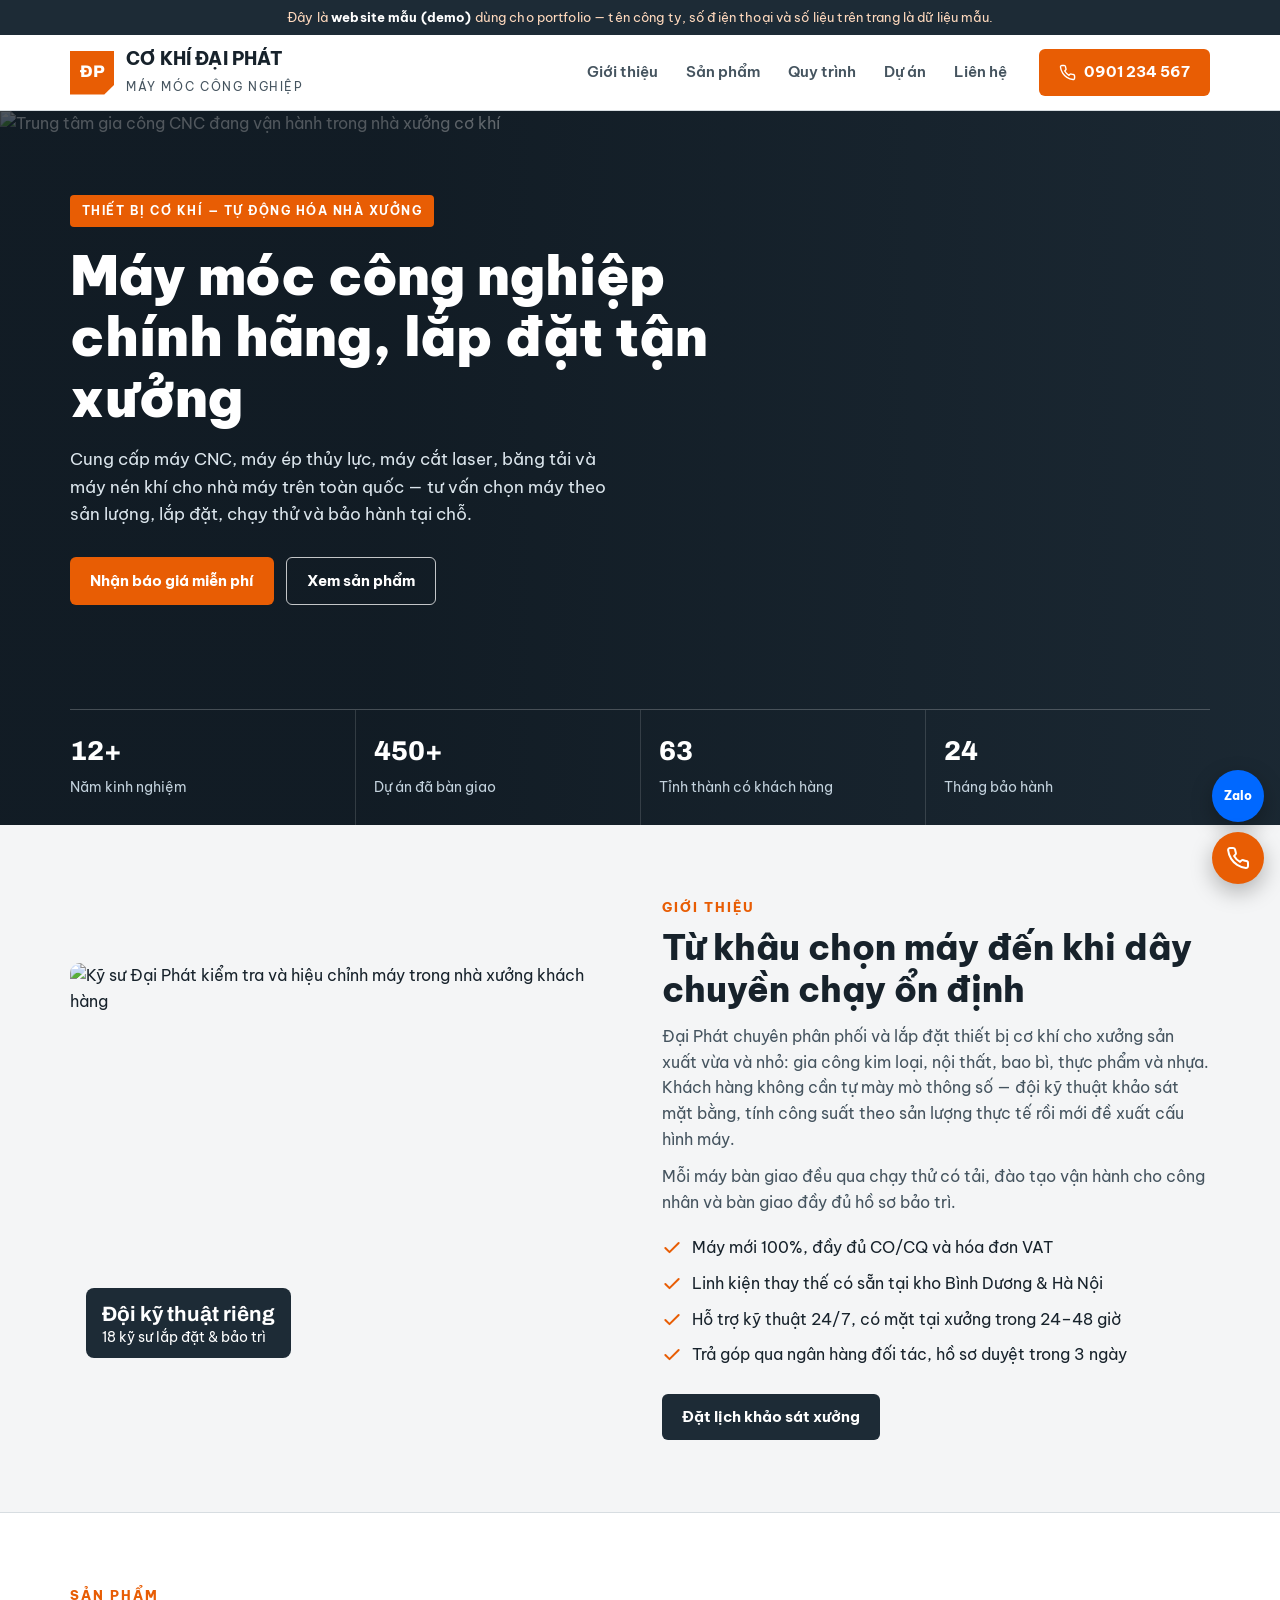
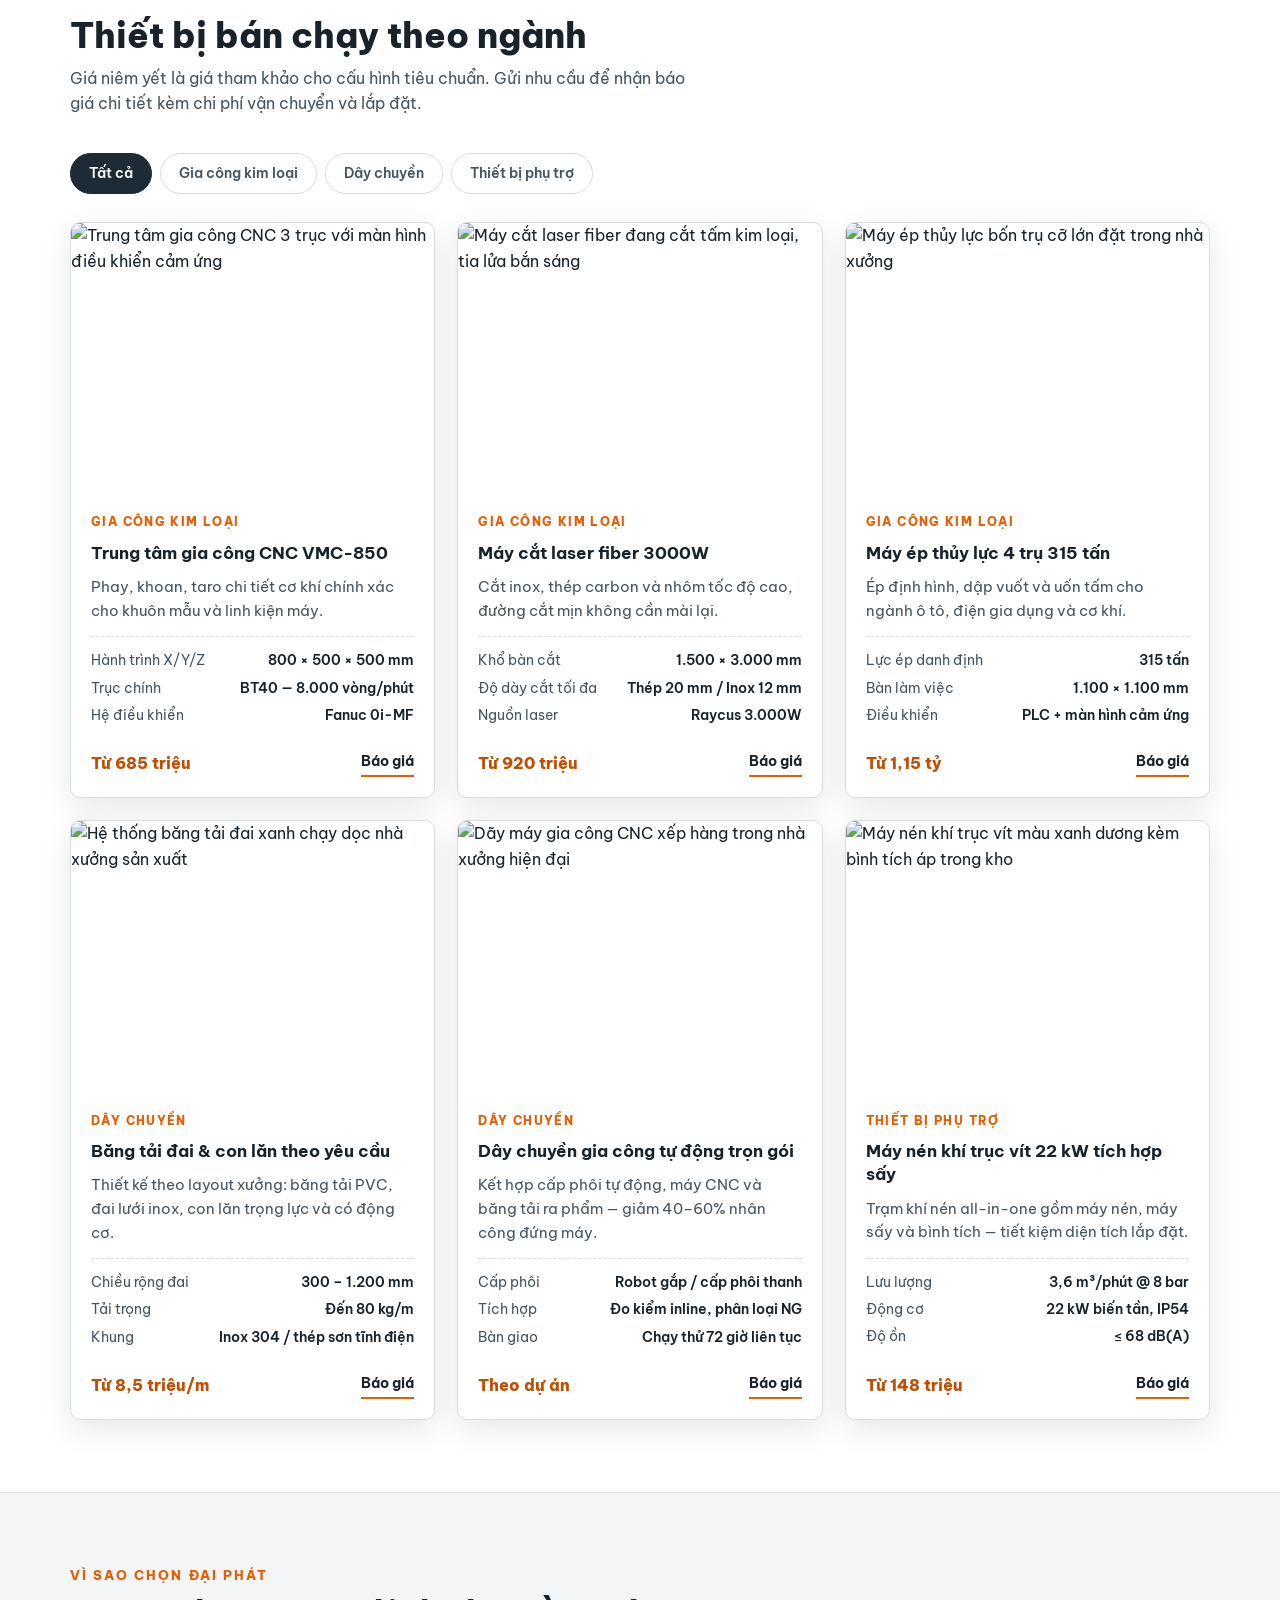
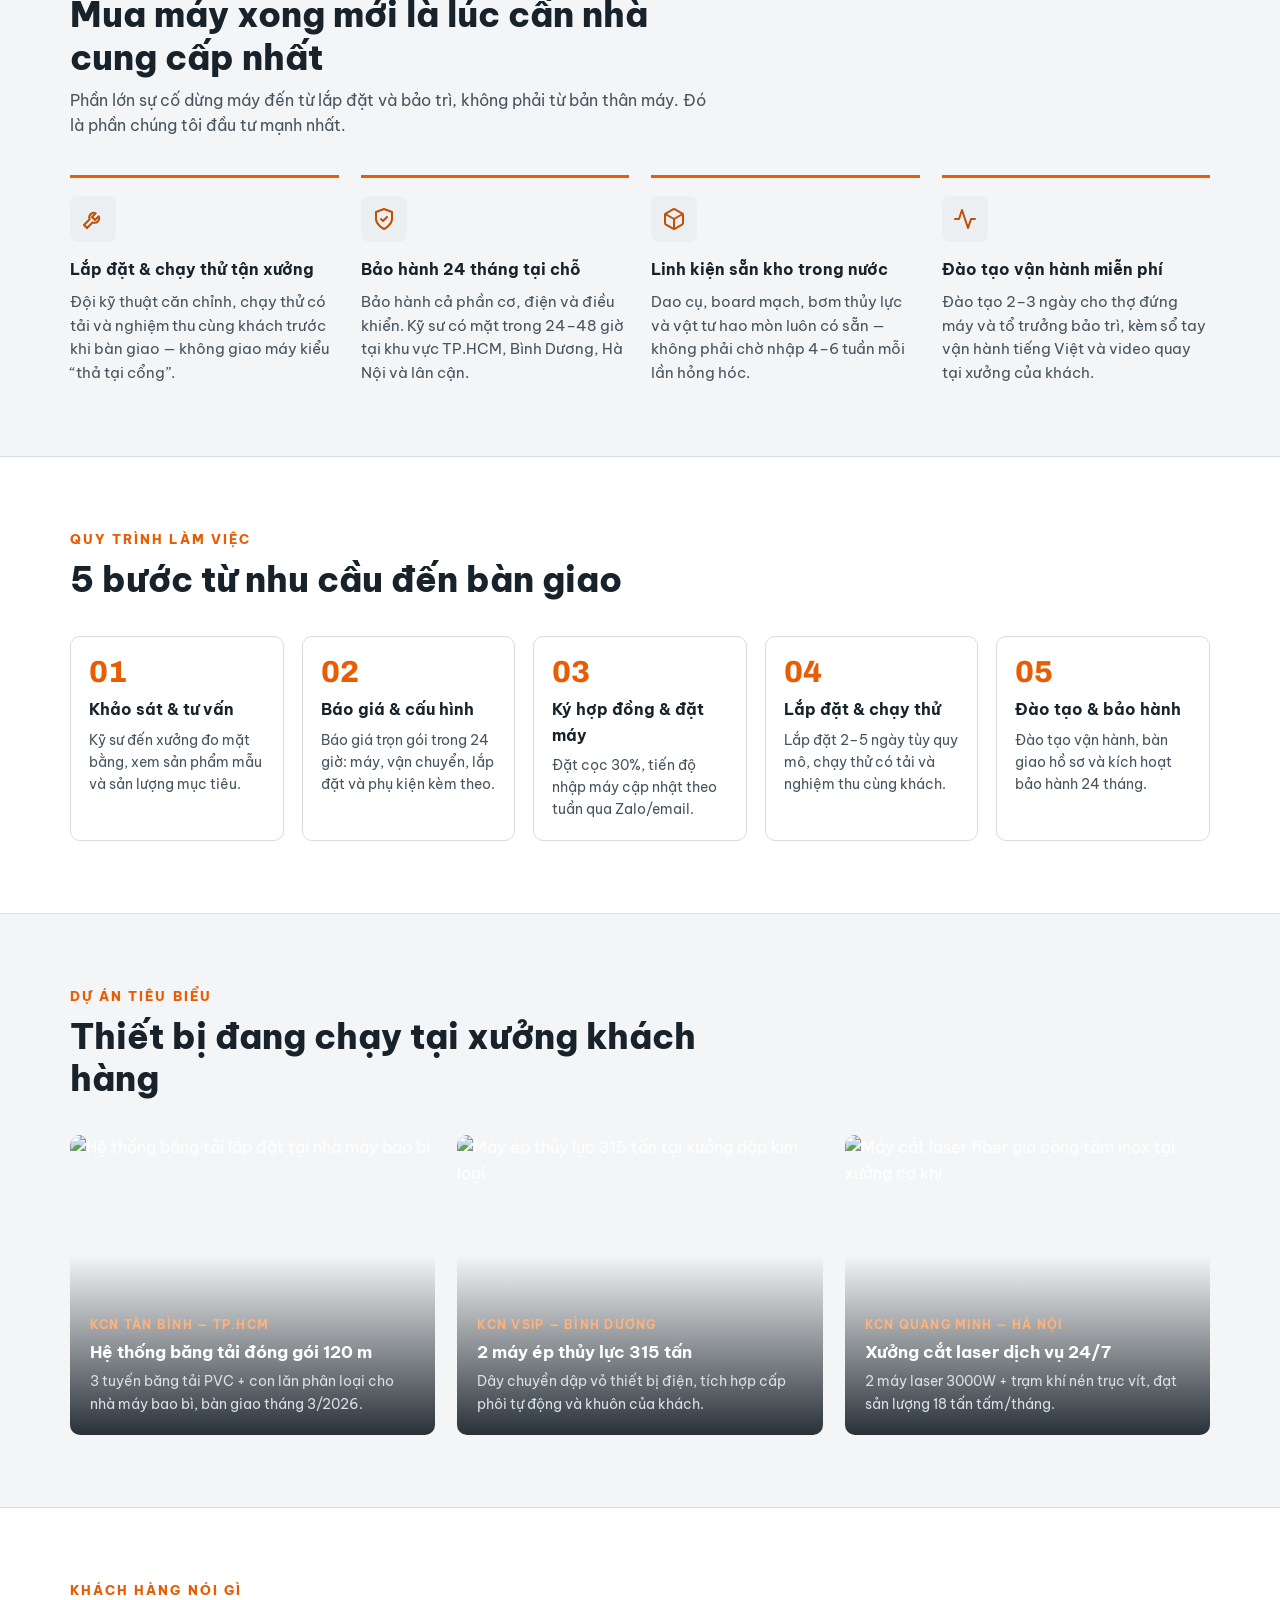
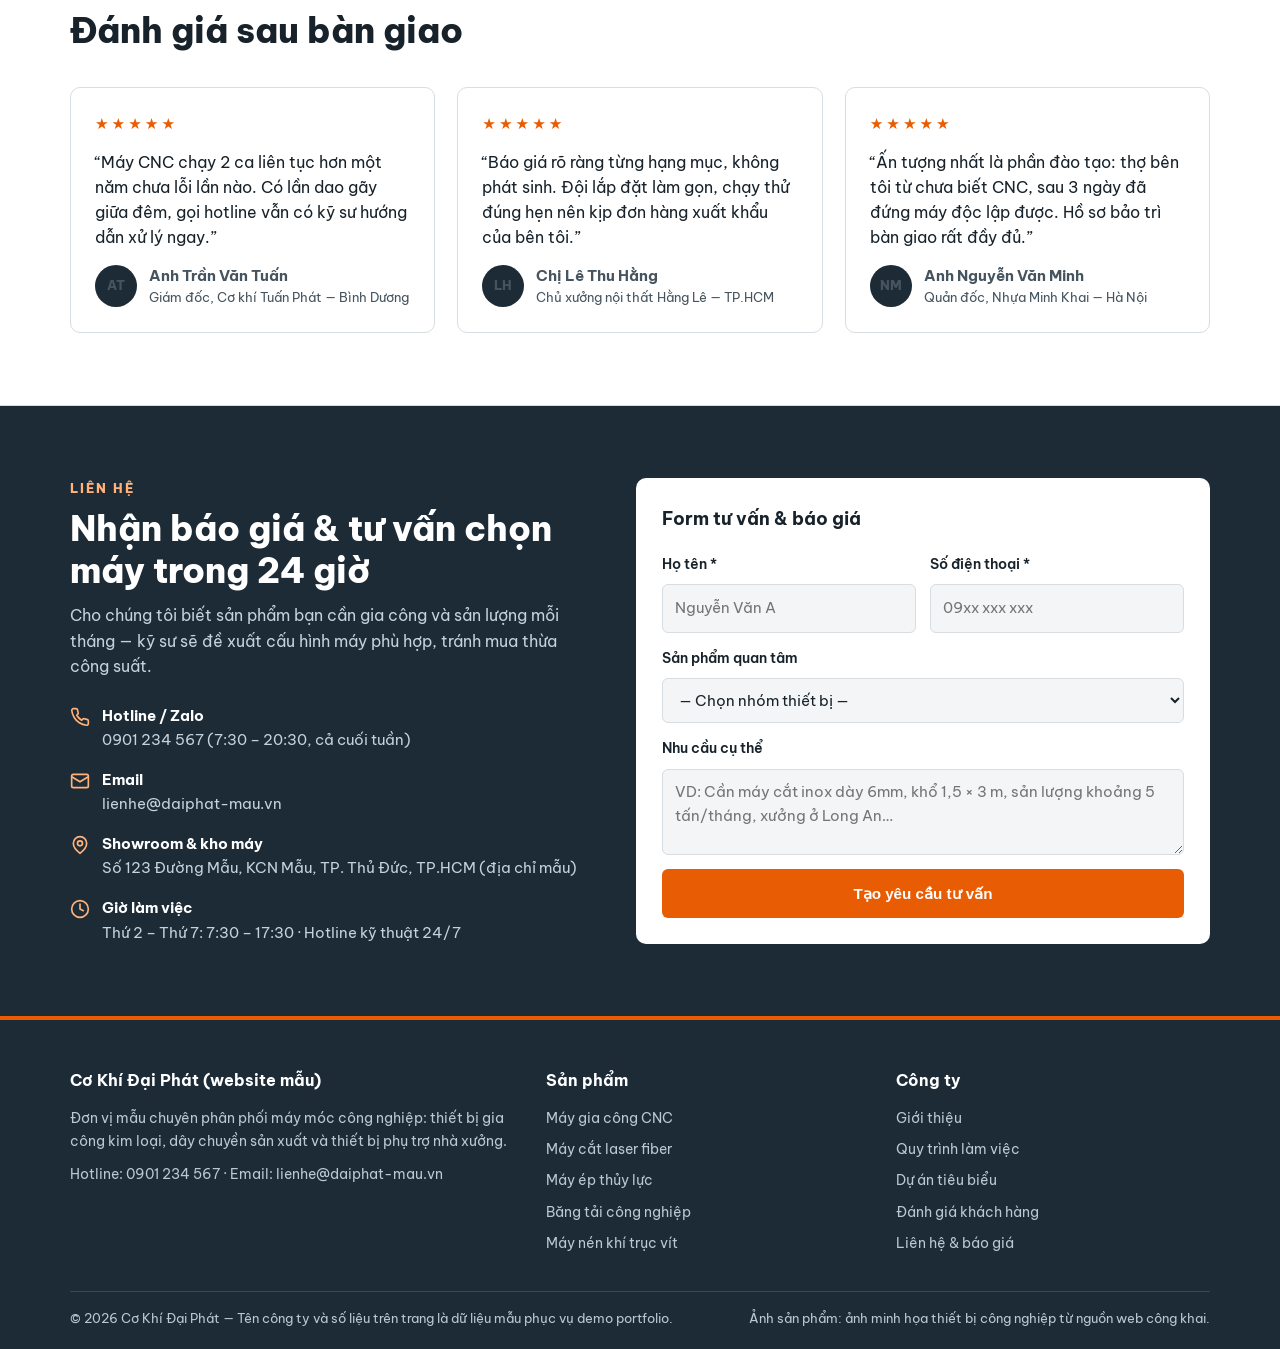
==== website-gioi-thieu-may-moc/index.html @ b586e97d "Restructure demos into folders with separate code and images" ====
<!doctype html>
<html lang="vi">
  <head>
    <meta charset="utf-8" />
    <meta name="viewport" content="width=device-width, initial-scale=1, viewport-fit=cover" />
    <meta name="color-scheme" content="light dark" />
    <meta name="description" content="Website mẫu giới thiệu công ty máy móc công nghiệp: máy CNC, máy ép thủy lực, máy cắt laser, băng tải và máy nén khí. Bản demo dùng cho portfolio thiết kế web." />
    <link rel="icon" href="data:," />
    <title>Cơ Khí Đại Phát — Máy Móc Công Nghiệp | Website Mẫu</title>
    <link rel="preconnect" href="https://fonts.googleapis.com" />
    <link rel="preconnect" href="https://fonts.gstatic.com" crossorigin />
    <link href="https://fonts.googleapis.com/css2?family=Be+Vietnam+Pro:wght@400;500;600;700;800;900&family=Archivo:wght@600;700;800&display=swap" rel="stylesheet" />
    <link rel="stylesheet" href="style.css">
  </head>
  <body>
    <div class="demo-strip">Đây là <strong>website mẫu (demo)</strong> dùng cho portfolio — tên công ty, số điện thoại và số liệu trên trang là dữ liệu mẫu.</div>

    <header class="site">
      <div class="wrap header-in">
        <a class="brand" href="#top" aria-label="Cơ Khí Đại Phát — trang chủ">
          <span class="brand-mark">ĐP</span>
          <span>
            <span class="brand-name">Cơ Khí Đại Phát</span><br />
            <span class="brand-sub">Máy móc công nghiệp</span>
          </span>
        </a>
        <nav class="main" id="mainNav" aria-label="Điều hướng chính">
          <a href="#gioi-thieu">Giới thiệu</a>
          <a href="#san-pham">Sản phẩm</a>
          <a href="#quy-trinh">Quy trình</a>
          <a href="#du-an">Dự án</a>
          <a href="#lien-he">Liên hệ</a>
        </nav>
        <a class="btn btn-accent header-call" href="tel:0901234567">
          <svg width="17" height="17" viewBox="0 0 24 24" fill="none" stroke="currentColor" stroke-width="2" stroke-linecap="round" stroke-linejoin="round" aria-hidden="true"><path d="M22 16.92v3a2 2 0 0 1-2.18 2 19.79 19.79 0 0 1-8.63-3.07 19.5 19.5 0 0 1-6-6 19.79 19.79 0 0 1-3.07-8.67A2 2 0 0 1 4.11 2h3a2 2 0 0 1 2 1.72c.127.96.361 1.903.7 2.81a2 2 0 0 1-.45 2.11L8.09 9.91a16 16 0 0 0 6 6l1.27-1.27a2 2 0 0 1 2.11-.45c.907.339 1.85.573 2.81.7A2 2 0 0 1 22 16.92z"/></svg>
          0901 234 567
        </a>
        <button class="nav-toggle" id="navToggle" aria-label="Mở menu" aria-expanded="false" aria-controls="mainNav">
          <svg viewBox="0 0 24 24" fill="none" stroke-width="2" stroke-linecap="round"><path d="M4 7h16M4 12h16M4 17h16"/></svg>
        </button>
      </div>
    </header>

    <main id="top">
      <!-- HERO -->
      <div class="hero">
        <img class="bg" src="images/img-743ff0b2.jpg" alt="Trung tâm gia công CNC đang vận hành trong nhà xưởng cơ khí" />
        <div class="wrap">
          <div class="hero-in">
            <span class="tag">Thiết bị cơ khí — Tự động hóa nhà xưởng</span>
            <h1>Máy móc công nghiệp chính hãng, lắp đặt tận xưởng</h1>
            <p class="lead">Cung cấp máy CNC, máy ép thủy lực, máy cắt laser, băng tải và máy nén khí cho nhà máy trên toàn quốc — tư vấn chọn máy theo sản lượng, lắp đặt, chạy thử và bảo hành tại chỗ.</p>
            <div class="hero-cta">
              <a class="btn btn-accent" href="#lien-he">Nhận báo giá miễn phí</a>
              <a class="btn btn-ghost" href="#san-pham">Xem sản phẩm</a>
            </div>
          </div>
          <div class="hero-stats" aria-label="Số liệu nổi bật">
            <div><b>12+</b><span>Năm kinh nghiệm</span></div>
            <div><b>450+</b><span>Dự án đã bàn giao</span></div>
            <div><b>63</b><span>Tỉnh thành có khách hàng</span></div>
            <div><b>24</b><span>Tháng bảo hành</span></div>
          </div>
        </div>
      </div>

      <!-- GIỚI THIỆU -->
      <section id="gioi-thieu">
        <div class="wrap about-grid">
          <figure>
            <img src="images/img-341f7b23.jpg" alt="Kỹ sư Đại Phát kiểm tra và hiệu chỉnh máy trong nhà xưởng khách hàng" />
            <figcaption class="about-badge"><b>Đội kỹ thuật riêng</b>18 kỹ sư lắp đặt &amp; bảo trì</figcaption>
          </figure>
          <div>
            <p class="sec-head kicker" style="color:var(--accent);font-weight:800;font-size:.8rem;letter-spacing:.16em;text-transform:uppercase;margin:0 0 8px;">Giới thiệu</p>
            <h2>Từ khâu chọn máy đến khi dây chuyền chạy ổn định</h2>
            <p>Đại Phát chuyên phân phối và lắp đặt thiết bị cơ khí cho xưởng sản xuất vừa và nhỏ: gia công kim loại, nội thất, bao bì, thực phẩm và nhựa. Khách hàng không cần tự mày mò thông số — đội kỹ thuật khảo sát mặt bằng, tính công suất theo sản lượng thực tế rồi mới đề xuất cấu hình máy.</p>
            <p>Mỗi máy bàn giao đều qua chạy thử có tải, đào tạo vận hành cho công nhân và bàn giao đầy đủ hồ sơ bảo trì.</p>
            <ul class="check-list">
              <li><svg viewBox="0 0 24 24" fill="none" stroke="#e85d04" stroke-width="2.4" stroke-linecap="round" stroke-linejoin="round"><path d="M20 6 9 17l-5-5"/></svg><span>Máy mới 100%, đầy đủ CO/CQ và hóa đơn VAT</span></li>
              <li><svg viewBox="0 0 24 24" fill="none" stroke="#e85d04" stroke-width="2.4" stroke-linecap="round" stroke-linejoin="round"><path d="M20 6 9 17l-5-5"/></svg><span>Linh kiện thay thế có sẵn tại kho Bình Dương &amp; Hà Nội</span></li>
              <li><svg viewBox="0 0 24 24" fill="none" stroke="#e85d04" stroke-width="2.4" stroke-linecap="round" stroke-linejoin="round"><path d="M20 6 9 17l-5-5"/></svg><span>Hỗ trợ kỹ thuật 24/7, có mặt tại xưởng trong 24–48 giờ</span></li>
              <li><svg viewBox="0 0 24 24" fill="none" stroke="#e85d04" stroke-width="2.4" stroke-linecap="round" stroke-linejoin="round"><path d="M20 6 9 17l-5-5"/></svg><span>Trả góp qua ngân hàng đối tác, hồ sơ duyệt trong 3 ngày</span></li>
            </ul>
            <a class="btn btn-dark" href="#lien-he">Đặt lịch khảo sát xưởng</a>
          </div>
        </div>
      </section>

      <!-- SẢN PHẨM -->
      <section class="alt" id="san-pham">
        <div class="wrap">
          <div class="sec-head">
            <p class="kicker">Sản phẩm</p>
            <h2>Thiết bị bán chạy theo ngành</h2>
            <p>Giá niêm yết là giá tham khảo cho cấu hình tiêu chuẩn. Gửi nhu cầu để nhận báo giá chi tiết kèm chi phí vận chuyển và lắp đặt.</p>
          </div>
          <div class="filters" role="group" aria-label="Lọc sản phẩm theo nhóm">
            <button type="button" data-filter="all" aria-pressed="true">Tất cả</button>
            <button type="button" data-filter="gia-cong" aria-pressed="false">Gia công kim loại</button>
            <button type="button" data-filter="day-chuyen" aria-pressed="false">Dây chuyền</button>
            <button type="button" data-filter="phu-tro" aria-pressed="false">Thiết bị phụ trợ</button>
          </div>
          <div class="prod-grid" id="prodGrid">
            <article class="prod" data-cat="gia-cong">
              <img src="images/img-6f7dcbb6.jpg" alt="Trung tâm gia công CNC 3 trục với màn hình điều khiển cảm ứng" />
              <div class="prod-body">
                <span class="prod-cat">Gia công kim loại</span>
                <h3>Trung tâm gia công CNC VMC-850</h3>
                <p>Phay, khoan, taro chi tiết cơ khí chính xác cho khuôn mẫu và linh kiện máy.</p>
                <ul class="spec">
                  <li><span>Hành trình X/Y/Z</span><span>800 × 500 × 500 mm</span></li>
                  <li><span>Trục chính</span><span>BT40 — 8.000 vòng/phút</span></li>
                  <li><span>Hệ điều khiển</span><span>Fanuc 0i-MF</span></li>
                </ul>
                <div class="prod-foot"><span class="price">Từ 685 triệu</span><a href="#lien-he" data-product="Trung tâm gia công CNC VMC-850">Báo giá</a></div>
              </div>
            </article>
            <article class="prod" data-cat="gia-cong">
              <img src="images/img-0d82abfc.jpg" alt="Máy cắt laser fiber đang cắt tấm kim loại, tia lửa bắn sáng" />
              <div class="prod-body">
                <span class="prod-cat">Gia công kim loại</span>
                <h3>Máy cắt laser fiber 3000W</h3>
                <p>Cắt inox, thép carbon và nhôm tốc độ cao, đường cắt mịn không cần mài lại.</p>
                <ul class="spec">
                  <li><span>Khổ bàn cắt</span><span>1.500 × 3.000 mm</span></li>
                  <li><span>Độ dày cắt tối đa</span><span>Thép 20 mm / Inox 12 mm</span></li>
                  <li><span>Nguồn laser</span><span>Raycus 3.000W</span></li>
                </ul>
                <div class="prod-foot"><span class="price">Từ 920 triệu</span><a href="#lien-he" data-product="Máy cắt laser fiber 3000W">Báo giá</a></div>
              </div>
            </article>
            <article class="prod" data-cat="gia-cong">
              <img src="images/img-c6cfca40.jpg" alt="Máy ép thủy lực bốn trụ cỡ lớn đặt trong nhà xưởng" />
              <div class="prod-body">
                <span class="prod-cat">Gia công kim loại</span>
                <h3>Máy ép thủy lực 4 trụ 315 tấn</h3>
                <p>Ép định hình, dập vuốt và uốn tấm cho ngành ô tô, điện gia dụng và cơ khí.</p>
                <ul class="spec">
                  <li><span>Lực ép danh định</span><span>315 tấn</span></li>
                  <li><span>Bàn làm việc</span><span>1.100 × 1.100 mm</span></li>
                  <li><span>Điều khiển</span><span>PLC + màn hình cảm ứng</span></li>
                </ul>
                <div class="prod-foot"><span class="price">Từ 1,15 tỷ</span><a href="#lien-he" data-product="Máy ép thủy lực 4 trụ 315 tấn">Báo giá</a></div>
              </div>
            </article>
            <article class="prod" data-cat="day-chuyen">
              <img src="images/img-4bd8e120.jpg" alt="Hệ thống băng tải đai xanh chạy dọc nhà xưởng sản xuất" />
              <div class="prod-body">
                <span class="prod-cat">Dây chuyền</span>
                <h3>Băng tải đai &amp; con lăn theo yêu cầu</h3>
                <p>Thiết kế theo layout xưởng: băng tải PVC, đai lưới inox, con lăn trọng lực và có động cơ.</p>
                <ul class="spec">
                  <li><span>Chiều rộng đai</span><span>300 – 1.200 mm</span></li>
                  <li><span>Tải trọng</span><span>Đến 80 kg/m</span></li>
                  <li><span>Khung</span><span>Inox 304 / thép sơn tĩnh điện</span></li>
                </ul>
                <div class="prod-foot"><span class="price">Từ 8,5 triệu/m</span><a href="#lien-he" data-product="Băng tải đai & con lăn theo yêu cầu">Báo giá</a></div>
              </div>
            </article>
            <article class="prod" data-cat="day-chuyen">
              <img src="images/img-743ff0b2.jpg" alt="Dãy máy gia công CNC xếp hàng trong nhà xưởng hiện đại" />
              <div class="prod-body">
                <span class="prod-cat">Dây chuyền</span>
                <h3>Dây chuyền gia công tự động trọn gói</h3>
                <p>Kết hợp cấp phôi tự động, máy CNC và băng tải ra phẩm — giảm 40–60% nhân công đứng máy.</p>
                <ul class="spec">
                  <li><span>Cấp phôi</span><span>Robot gắp / cấp phôi thanh</span></li>
                  <li><span>Tích hợp</span><span>Đo kiểm inline, phân loại NG</span></li>
                  <li><span>Bàn giao</span><span>Chạy thử 72 giờ liên tục</span></li>
                </ul>
                <div class="prod-foot"><span class="price">Theo dự án</span><a href="#lien-he" data-product="Dây chuyền gia công tự động trọn gói">Báo giá</a></div>
              </div>
            </article>
            <article class="prod" data-cat="phu-tro">
              <img src="images/img-eb358da5.jpg" alt="Máy nén khí trục vít màu xanh dương kèm bình tích áp trong kho" />
              <div class="prod-body">
                <span class="prod-cat">Thiết bị phụ trợ</span>
                <h3>Máy nén khí trục vít 22 kW tích hợp sấy</h3>
                <p>Trạm khí nén all-in-one gồm máy nén, máy sấy và bình tích — tiết kiệm diện tích lắp đặt.</p>
                <ul class="spec">
                  <li><span>Lưu lượng</span><span>3,6 m³/phút @ 8 bar</span></li>
                  <li><span>Động cơ</span><span>22 kW biến tần, IP54</span></li>
                  <li><span>Độ ồn</span><span>≤ 68 dB(A)</span></li>
                </ul>
                <div class="prod-foot"><span class="price">Từ 148 triệu</span><a href="#lien-he" data-product="Máy nén khí trục vít 22 kW tích hợp sấy">Báo giá</a></div>
              </div>
            </article>
          </div>
        </div>
      </section>

      <!-- VÌ SAO CHỌN -->
      <section id="vi-sao">
        <div class="wrap">
          <div class="sec-head">
            <p class="kicker">Vì sao chọn Đại Phát</p>
            <h2>Mua máy xong mới là lúc cần nhà cung cấp nhất</h2>
            <p>Phần lớn sự cố dừng máy đến từ lắp đặt và bảo trì, không phải từ bản thân máy. Đó là phần chúng tôi đầu tư mạnh nhất.</p>
          </div>
          <div class="why-grid">
            <div class="why">
              <div class="ic"><svg viewBox="0 0 24 24" fill="none" stroke-width="2" stroke-linecap="round" stroke-linejoin="round"><path d="M14.7 6.3a4.5 4.5 0 0 0-6 6L3 18l3 3 5.7-5.7a4.5 4.5 0 0 0 6-6L14 13l-3-3 3.7-3.7z"/></svg></div>
              <h3>Lắp đặt &amp; chạy thử tận xưởng</h3>
              <p>Đội kỹ thuật căn chỉnh, chạy thử có tải và nghiệm thu cùng khách trước khi bàn giao — không giao máy kiểu “thả tại cổng”.</p>
            </div>
            <div class="why">
              <div class="ic"><svg viewBox="0 0 24 24" fill="none" stroke-width="2" stroke-linecap="round" stroke-linejoin="round"><path d="M12 22s8-4 8-10V5l-8-3-8 3v7c0 6 8 10 8 10z"/><path d="m9 12 2 2 4-4"/></svg></div>
              <h3>Bảo hành 24 tháng tại chỗ</h3>
              <p>Bảo hành cả phần cơ, điện và điều khiển. Kỹ sư có mặt trong 24–48 giờ tại khu vực TP.HCM, Bình Dương, Hà Nội và lân cận.</p>
            </div>
            <div class="why">
              <div class="ic"><svg viewBox="0 0 24 24" fill="none" stroke-width="2" stroke-linecap="round" stroke-linejoin="round"><path d="M21 8a2 2 0 0 0-1-1.73l-7-4a2 2 0 0 0-2 0l-7 4A2 2 0 0 0 3 8v8a2 2 0 0 0 1 1.73l7 4a2 2 0 0 0 2 0l7-4A2 2 0 0 0 21 16z"/><path d="m3.3 7 8.7 5 8.7-5"/><path d="M12 22V12"/></svg></div>
              <h3>Linh kiện sẵn kho trong nước</h3>
              <p>Dao cụ, board mạch, bơm thủy lực và vật tư hao mòn luôn có sẵn — không phải chờ nhập 4–6 tuần mỗi lần hỏng hóc.</p>
            </div>
            <div class="why">
              <div class="ic"><svg viewBox="0 0 24 24" fill="none" stroke-width="2" stroke-linecap="round" stroke-linejoin="round"><path d="M22 12h-4l-3 9L9 3l-3 9H2"/></svg></div>
              <h3>Đào tạo vận hành miễn phí</h3>
              <p>Đào tạo 2–3 ngày cho thợ đứng máy và tổ trưởng bảo trì, kèm sổ tay vận hành tiếng Việt và video quay tại xưởng của khách.</p>
            </div>
          </div>
        </div>
      </section>

      <!-- QUY TRÌNH -->
      <section class="alt" id="quy-trinh">
        <div class="wrap">
          <div class="sec-head">
            <p class="kicker">Quy trình làm việc</p>
            <h2>5 bước từ nhu cầu đến bàn giao</h2>
          </div>
          <div class="steps">
            <div class="step"><div class="num">01</div><h3>Khảo sát &amp; tư vấn</h3><p>Kỹ sư đến xưởng đo mặt bằng, xem sản phẩm mẫu và sản lượng mục tiêu.</p></div>
            <div class="step"><div class="num">02</div><h3>Báo giá &amp; cấu hình</h3><p>Báo giá trọn gói trong 24 giờ: máy, vận chuyển, lắp đặt và phụ kiện kèm theo.</p></div>
            <div class="step"><div class="num">03</div><h3>Ký hợp đồng &amp; đặt máy</h3><p>Đặt cọc 30%, tiến độ nhập máy cập nhật theo tuần qua Zalo/email.</p></div>
            <div class="step"><div class="num">04</div><h3>Lắp đặt &amp; chạy thử</h3><p>Lắp đặt 2–5 ngày tùy quy mô, chạy thử có tải và nghiệm thu cùng khách.</p></div>
            <div class="step"><div class="num">05</div><h3>Đào tạo &amp; bảo hành</h3><p>Đào tạo vận hành, bàn giao hồ sơ và kích hoạt bảo hành 24 tháng.</p></div>
          </div>
        </div>
      </section>

      <!-- DỰ ÁN -->
      <section id="du-an">
        <div class="wrap">
          <div class="sec-head">
            <p class="kicker">Dự án tiêu biểu</p>
            <h2>Thiết bị đang chạy tại xưởng khách hàng</h2>
          </div>
          <div class="proj-grid">
            <article class="proj">
              <img src="images/img-4bd8e120.jpg" alt="Hệ thống băng tải lắp đặt tại nhà máy bao bì" loading="lazy" />
              <div class="proj-body">
                <span class="loc">KCN Tân Bình — TP.HCM</span>
                <h3>Hệ thống băng tải đóng gói 120 m</h3>
                <p>3 tuyến băng tải PVC + con lăn phân loại cho nhà máy bao bì, bàn giao tháng 3/2026.</p>
              </div>
            </article>
            <article class="proj">
              <img src="images/img-c6cfca40.jpg" alt="Máy ép thủy lực 315 tấn tại xưởng dập kim loại" loading="lazy" />
              <div class="proj-body">
                <span class="loc">KCN VSIP — Bình Dương</span>
                <h3>2 máy ép thủy lực 315 tấn</h3>
                <p>Dây chuyền dập vỏ thiết bị điện, tích hợp cấp phôi tự động và khuôn của khách.</p>
              </div>
            </article>
            <article class="proj">
              <img src="images/img-0d82abfc.jpg" alt="Máy cắt laser fiber gia công tấm inox tại xưởng cơ khí" loading="lazy" />
              <div class="proj-body">
                <span class="loc">KCN Quang Minh — Hà Nội</span>
                <h3>Xưởng cắt laser dịch vụ 24/7</h3>
                <p>2 máy laser 3000W + trạm khí nén trục vít, đạt sản lượng 18 tấn tấm/tháng.</p>
              </div>
            </article>
          </div>
        </div>
      </section>

      <!-- ĐÁNH GIÁ -->
      <section class="alt" id="danh-gia">
        <div class="wrap">
          <div class="sec-head">
            <p class="kicker">Khách hàng nói gì</p>
            <h2>Đánh giá sau bàn giao</h2>
          </div>
          <div class="testi-grid">
            <article class="testi">
              <div class="stars" aria-label="5 trên 5 sao">★★★★★</div>
              <blockquote>“Máy CNC chạy 2 ca liên tục hơn một năm chưa lỗi lần nào. Có lần dao gãy giữa đêm, gọi hotline vẫn có kỹ sư hướng dẫn xử lý ngay.”</blockquote>
              <footer>
                <span class="avatar">AT</span>
                <span><b>Anh Trần Văn Tuấn</b><span>Giám đốc, Cơ khí Tuấn Phát — Bình Dương</span></span>
              </footer>
            </article>
            <article class="testi">
              <div class="stars" aria-label="5 trên 5 sao">★★★★★</div>
              <blockquote>“Báo giá rõ ràng từng hạng mục, không phát sinh. Đội lắp đặt làm gọn, chạy thử đúng hẹn nên kịp đơn hàng xuất khẩu của bên tôi.”</blockquote>
              <footer>
                <span class="avatar">LH</span>
                <span><b>Chị Lê Thu Hằng</b><span>Chủ xưởng nội thất Hằng Lê — TP.HCM</span></span>
              </footer>
            </article>
            <article class="testi">
              <div class="stars" aria-label="5 trên 5 sao">★★★★★</div>
              <blockquote>“Ấn tượng nhất là phần đào tạo: thợ bên tôi từ chưa biết CNC, sau 3 ngày đã đứng máy độc lập được. Hồ sơ bảo trì bàn giao rất đầy đủ.”</blockquote>
              <footer>
                <span class="avatar">NM</span>
                <span><b>Anh Nguyễn Văn Minh</b><span>Quản đốc, Nhựa Minh Khai — Hà Nội</span></span>
              </footer>
            </article>
          </div>
        </div>
      </section>

      <!-- LIÊN HỆ -->
      <section class="contact-band" id="lien-he">
        <div class="wrap contact-grid">
          <div>
            <p class="kicker">Liên hệ</p>
            <h2>Nhận báo giá &amp; tư vấn chọn máy trong 24 giờ</h2>
            <p style="color:#c3d2dd;margin:0;">Cho chúng tôi biết sản phẩm bạn cần gia công và sản lượng mỗi tháng — kỹ sư sẽ đề xuất cấu hình máy phù hợp, tránh mua thừa công suất.</p>
            <ul class="contact-info">
              <li>
                <svg viewBox="0 0 24 24" fill="none" stroke-width="2" stroke-linecap="round" stroke-linejoin="round"><path d="M22 16.92v3a2 2 0 0 1-2.18 2 19.79 19.79 0 0 1-8.63-3.07 19.5 19.5 0 0 1-6-6 19.79 19.79 0 0 1-3.07-8.67A2 2 0 0 1 4.11 2h3a2 2 0 0 1 2 1.72c.127.96.361 1.903.7 2.81a2 2 0 0 1-.45 2.11L8.09 9.91a16 16 0 0 0 6 6l1.27-1.27a2 2 0 0 1 2.11-.45c.907.339 1.85.573 2.81.7A2 2 0 0 1 22 16.92z"/></svg>
                <span><b>Hotline / Zalo</b><a href="tel:0901234567">0901 234 567</a> <span>(7:30 – 20:30, cả cuối tuần)</span></span>
              </li>
              <li>
                <svg viewBox="0 0 24 24" fill="none" stroke-width="2" stroke-linecap="round" stroke-linejoin="round"><rect x="2" y="4" width="20" height="16" rx="2"/><path d="m22 7-10 6L2 7"/></svg>
                <span><b>Email</b><a href="mailto:lienhe@daiphat-mau.vn">lienhe@daiphat-mau.vn</a></span>
              </li>
              <li>
                <svg viewBox="0 0 24 24" fill="none" stroke-width="2" stroke-linecap="round" stroke-linejoin="round"><path d="M20 10c0 6-8 12-8 12s-8-6-8-12a8 8 0 0 1 16 0z"/><circle cx="12" cy="10" r="3"/></svg>
                <span><b>Showroom &amp; kho máy</b><span>Số 123 Đường Mẫu, KCN Mẫu, TP. Thủ Đức, TP.HCM (địa chỉ mẫu)</span></span>
              </li>
              <li>
                <svg viewBox="0 0 24 24" fill="none" stroke-width="2" stroke-linecap="round" stroke-linejoin="round"><circle cx="12" cy="12" r="10"/><path d="M12 6v6l4 2"/></svg>
                <span><b>Giờ làm việc</b><span>Thứ 2 – Thứ 7: 7:30 – 17:30 · Hotline kỹ thuật 24/7</span></span>
              </li>
            </ul>
          </div>
          <form class="quote" id="quoteForm" novalidate>
            <h3>Form tư vấn &amp; báo giá</h3>
            <div class="form-2col">
              <div class="field">
                <label for="fName">Họ tên *</label>
                <input id="fName" name="name" type="text" autocomplete="name" placeholder="Nguyễn Văn A" required />
              </div>
              <div class="field">
                <label for="fPhone">Số điện thoại *</label>
                <input id="fPhone" name="phone" type="tel" autocomplete="tel" placeholder="09xx xxx xxx" required />
              </div>
            </div>
            <div class="field">
              <label for="fProduct">Sản phẩm quan tâm</label>
              <select id="fProduct" name="product">
                <option value="">— Chọn nhóm thiết bị —</option>
                <option>Trung tâm gia công CNC VMC-850</option>
                <option>Máy cắt laser fiber 3000W</option>
                <option>Máy ép thủy lực 4 trụ 315 tấn</option>
                <option>Băng tải đai &amp; con lăn theo yêu cầu</option>
                <option>Dây chuyền gia công tự động trọn gói</option>
                <option>Máy nén khí trục vít 22 kW tích hợp sấy</option>
                <option>Thiết bị khác / chưa rõ nhu cầu</option>
              </select>
            </div>
            <div class="field">
              <label for="fMsg">Nhu cầu cụ thể</label>
              <textarea id="fMsg" name="message" placeholder="VD: Cần máy cắt inox dày 6mm, khổ 1,5 × 3 m, sản lượng khoảng 5 tấn/tháng, xưởng ở Long An…"></textarea>
            </div>
            <button class="btn btn-accent" type="submit" style="width:100%;">Tạo yêu cầu tư vấn</button>
            <div class="form-result" id="formResult" role="status">
              <h4>Đã tạo yêu cầu — sao chép nội dung bên dưới và gửi qua Zalo 0901 234 567 để được tư vấn:</h4>
              <pre id="resultText"></pre>
              <button class="btn btn-dark" type="button" id="copyBtn">Sao chép nội dung</button>
              <p class="copy-note" id="copyNote" style="margin-top:8px;"></p>
            </div>
          </form>
        </div>
      </section>
    </main>

    <footer class="site">
      <div class="wrap">
        <div class="foot-grid">
          <div>
            <h4>Cơ Khí Đại Phát (website mẫu)</h4>
            <p>Đơn vị mẫu chuyên phân phối máy móc công nghiệp: thiết bị gia công kim loại, dây chuyền sản xuất và thiết bị phụ trợ nhà xưởng.</p>
            <p>Hotline: <a href="tel:0901234567">0901 234 567</a> · Email: <a href="mailto:lienhe@daiphat-mau.vn">lienhe@daiphat-mau.vn</a></p>
          </div>
          <div>
            <h4>Sản phẩm</h4>
            <ul>
              <li><a href="#san-pham">Máy gia công CNC</a></li>
              <li><a href="#san-pham">Máy cắt laser fiber</a></li>
              <li><a href="#san-pham">Máy ép thủy lực</a></li>
              <li><a href="#san-pham">Băng tải công nghiệp</a></li>
              <li><a href="#san-pham">Máy nén khí trục vít</a></li>
            </ul>
          </div>
          <div>
            <h4>Công ty</h4>
            <ul>
              <li><a href="#gioi-thieu">Giới thiệu</a></li>
              <li><a href="#quy-trinh">Quy trình làm việc</a></li>
              <li><a href="#du-an">Dự án tiêu biểu</a></li>
              <li><a href="#danh-gia">Đánh giá khách hàng</a></li>
              <li><a href="#lien-he">Liên hệ &amp; báo giá</a></li>
            </ul>
          </div>
        </div>
        <div class="foot-bottom">
          <span>© 2026 Cơ Khí Đại Phát — Tên công ty và số liệu trên trang là dữ liệu mẫu phục vụ demo portfolio.</span>
          <span>Ảnh sản phẩm: ảnh minh họa thiết bị công nghiệp từ nguồn web công khai.</span>
        </div>
      </div>
    </footer>

    <div class="float-cta">
      <a class="zalo" href="https://zalo.me/0901234567" target="_blank" rel="noopener" aria-label="Chat Zalo với Đại Phát">Zalo</a>
      <a class="call" href="tel:0901234567" aria-label="Gọi hotline 0901 234 567">
        <svg viewBox="0 0 24 24" fill="none" stroke="currentColor" stroke-width="2" stroke-linecap="round" stroke-linejoin="round"><path d="M22 16.92v3a2 2 0 0 1-2.18 2 19.79 19.79 0 0 1-8.63-3.07 19.5 19.5 0 0 1-6-6 19.79 19.79 0 0 1-3.07-8.67A2 2 0 0 1 4.11 2h3a2 2 0 0 1 2 1.72c.127.96.361 1.903.7 2.81a2 2 0 0 1-.45 2.11L8.09 9.91a16 16 0 0 0 6 6l1.27-1.27a2 2 0 0 1 2.11-.45c.907.339 1.85.573 2.81.7A2 2 0 0 1 22 16.92z"/></svg>
      </a>
    </div>

    <script src="script.js"></script>
  </body>
</html>
---- website-gioi-thieu-may-moc/style.css ----
:root {
        --bg: #f4f5f6;
        --surface: #ffffff;
        --surface-2: #eceff1;
        --ink: #17222b;
        --ink-soft: #45545f;
        --line: #d7dde1;
        --steel: #1d2b36;
        --steel-2: #243746;
        --accent: #e85d04;
        --accent-dark: #c24e02;
        --accent-ink: #ffffff;
        --ok: #1e7d46;
        --hero-overlay: rgba(13, 22, 30, 0.72);
        --shadow: 0 10px 30px rgba(23, 34, 43, 0.10);
        --radius: 10px;
      }
      @media (prefers-color-scheme: dark) {
        :root {
          --bg: #10181f;
          --surface: #18242e;
          --surface-2: #1f2f3c;
          --ink: #eef3f6;
          --ink-soft: #a9bac4;
          --line: #2e4250;
          --steel: #0b1218;
          --steel-2: #14222c;
          --accent: #f0700f;
          --accent-dark: #f0700f;
          --shadow: 0 10px 30px rgba(0, 0, 0, 0.35);
        }
      }
      * { box-sizing: border-box; }
      html { scroll-behavior: smooth; }
      body {
        margin: 0;
        font-family: "Be Vietnam Pro", system-ui, -apple-system, "Segoe UI", sans-serif;
        background: var(--bg);
        color: var(--ink);
        line-height: 1.6;
        font-size: 16px;
      }
      img { max-width: 100%; display: block; }
      a { color: inherit; }
      button, [role="button"], select, summary, input:not([type="checkbox"], [type="radio"]), textarea { min-height: 2.25rem; }
      .wrap { max-width: 1180px; margin: 0 auto; padding: 0 20px; }

      /* ---------- Demo strip ---------- */
      .demo-strip {
        background: var(--steel);
        color: #ffd9bd;
        font-size: 0.82rem;
        text-align: center;
        padding: 7px 16px;
        letter-spacing: 0.01em;
      }
      .demo-strip strong { color: #fff; }

      /* ---------- Header ---------- */
      header.site {
        position: sticky; top: 0; z-index: 50;
        background: var(--surface);
        border-bottom: 1px solid var(--line);
      }
      .header-in { display: flex; align-items: center; gap: 20px; padding-top: 12px; padding-bottom: 12px; }
      .brand { display: flex; align-items: center; gap: 12px; text-decoration: none; margin-right: auto; }
      .brand-mark {
        width: 44px; height: 44px; flex: none;
        background: var(--accent); color: #fff;
        display: grid; place-items: center;
        font-family: "Archivo", sans-serif; font-weight: 800; font-size: 1.05rem;
        clip-path: polygon(0 0, 100% 0, 100% 78%, 78% 100%, 0 100%);
      }
      .brand-name { font-weight: 800; font-size: 1.12rem; line-height: 1.15; text-transform: uppercase; letter-spacing: 0.01em; }
      .brand-sub { font-size: 0.72rem; color: var(--ink-soft); text-transform: uppercase; letter-spacing: 0.14em; }
      nav.main { display: flex; gap: 4px; }
      nav.main a {
        text-decoration: none; font-weight: 600; font-size: 0.95rem;
        padding: 10px 12px; border-radius: 6px; color: var(--ink-soft);
      }
      nav.main a:hover { color: var(--ink); background: var(--surface-2); }
      .btn {
        display: inline-flex; align-items: center; justify-content: center; gap: 8px;
        text-decoration: none; font-weight: 700; font-size: 0.95rem;
        padding: 11px 20px; border-radius: 6px; border: 0; cursor: pointer;
        transition: background 0.15s ease, transform 0.15s ease;
        min-height: 44px;
      }
      .btn-accent { background: var(--accent); color: var(--accent-ink); }
      .btn-accent:hover { background: var(--accent-dark); }
      .btn-ghost { background: transparent; color: #fff; border: 1.5px solid rgba(255,255,255,0.75); }
      .btn-ghost:hover { background: rgba(255,255,255,0.12); }
      .btn-dark { background: var(--steel); color: #fff; }
      .btn-dark:hover { background: var(--steel-2); }
      .header-call { white-space: nowrap; }
      .nav-toggle { display: none; background: var(--surface-2); border: 1px solid var(--line); border-radius: 6px; width: 44px; height: 44px; cursor: pointer; align-items: center; justify-content: center; }
      .nav-toggle svg { width: 22px; height: 22px; stroke: var(--ink); }

      /* ---------- Hero ---------- */
      .hero { position: relative; color: #fff; background: var(--steel); }
      .hero img.bg { position: absolute; inset: 0; width: 100%; height: 100%; object-fit: cover; }
      .hero::after { content: ""; position: absolute; inset: 0; background: linear-gradient(90deg, var(--hero-overlay) 30%, rgba(13,22,30,0.35) 75%, rgba(13,22,30,0.15)); }
      .hero-in { position: relative; z-index: 1; padding: 84px 0 96px; max-width: 720px; }
      .hero .tag {
        display: inline-block; background: var(--accent); color: #fff;
        font-size: 0.78rem; font-weight: 700; letter-spacing: 0.12em; text-transform: uppercase;
        padding: 6px 12px; border-radius: 4px; margin-bottom: 18px;
      }
      .hero h1 { font-size: clamp(2rem, 5vw, 3.4rem); line-height: 1.12; margin: 0 0 18px; font-weight: 900; }
      .hero p.lead { font-size: 1.08rem; color: #dbe5ec; margin: 0 0 28px; max-width: 560px; }
      .hero-cta { display: flex; flex-wrap: wrap; gap: 12px; }
      .hero-stats {
        position: relative; z-index: 1;
        display: grid; grid-template-columns: repeat(4, 1fr);
        border-top: 1px solid rgba(255,255,255,0.22);
        margin-top: 8px;
      }
      .hero-stats div { padding: 20px 18px 26px; border-left: 1px solid rgba(255,255,255,0.14); }
      .hero-stats div:first-child { border-left: 0; padding-left: 0; }
      .hero-stats b { display: block; font-family: "Archivo", sans-serif; font-size: 1.7rem; font-weight: 800; }
      .hero-stats span { font-size: 0.85rem; color: #c3d2dd; }

      /* ---------- Sections ---------- */
      section { padding: 72px 0; }
      section.alt { background: var(--surface); border-top: 1px solid var(--line); border-bottom: 1px solid var(--line); }
      .sec-head { max-width: 640px; margin-bottom: 36px; }
      .sec-head .kicker { color: var(--accent); font-weight: 800; font-size: 0.8rem; letter-spacing: 0.16em; text-transform: uppercase; margin: 0 0 8px; }
      .sec-head h2 { font-size: clamp(1.55rem, 3.4vw, 2.2rem); line-height: 1.2; margin: 0 0 10px; font-weight: 800; }
      .sec-head p { color: var(--ink-soft); margin: 0; }

      /* About */
      .about-grid { display: grid; grid-template-columns: 1fr 1fr; gap: 44px; align-items: center; }
      .about-grid figure { margin: 0; position: relative; }
      .about-grid figure img { border-radius: var(--radius); width: 100%; height: 100%; object-fit: cover; aspect-ratio: 4/3; }
      .about-badge {
        position: absolute; left: 16px; bottom: 16px;
        background: var(--steel); color: #fff; border-radius: 8px; padding: 12px 16px;
        font-size: 0.85rem; line-height: 1.35;
      }
      .about-badge b { font-family: "Archivo", sans-serif; font-size: 1.3rem; display: block; }
      .check-list { list-style: none; padding: 0; margin: 20px 0 26px; display: grid; gap: 10px; }
      .check-list li { display: flex; gap: 10px; align-items: flex-start; }
      .check-list svg { flex: none; width: 20px; height: 20px; margin-top: 3px; }
      .about-grid p { color: var(--ink-soft); margin: 0 0 12px; }
      .about-grid h2 { font-size: clamp(1.55rem, 3.4vw, 2.2rem); line-height: 1.2; margin: 0 0 14px; font-weight: 800; }

      /* Products */
      .filters { display: flex; flex-wrap: wrap; gap: 8px; margin-bottom: 28px; }
      .filters button {
        font: inherit; font-weight: 600; font-size: 0.9rem;
        background: var(--surface); color: var(--ink-soft);
        border: 1.5px solid var(--line); border-radius: 999px;
        padding: 8px 18px; cursor: pointer; min-height: 40px;
      }
      .filters button[aria-pressed="true"] { background: var(--steel); color: #fff; border-color: var(--steel); }
      .prod-grid { display: grid; grid-template-columns: repeat(3, 1fr); gap: 22px; }
      .prod {
        background: var(--surface); border: 1px solid var(--line); border-radius: var(--radius);
        overflow: hidden; display: flex; flex-direction: column; box-shadow: var(--shadow);
      }
      .prod img { width: 100%; aspect-ratio: 4/3; object-fit: cover; }
      .prod-body { padding: 18px 20px 20px; display: flex; flex-direction: column; gap: 10px; flex: 1; }
      .prod-cat { font-size: 0.72rem; font-weight: 800; letter-spacing: 0.12em; text-transform: uppercase; color: var(--accent); }
      .prod h3 { margin: 0; font-size: 1.08rem; line-height: 1.35; }
      .prod p { margin: 0; color: var(--ink-soft); font-size: 0.92rem; }
      .spec { list-style: none; margin: 4px 0 0; padding: 12px 0 0; border-top: 1px dashed var(--line); display: grid; gap: 5px; font-size: 0.87rem; }
      .spec li { display: flex; justify-content: space-between; gap: 12px; }
      .spec li span:first-child { color: var(--ink-soft); }
      .spec li span:last-child { font-weight: 600; text-align: right; }
      .prod-foot { margin-top: auto; padding-top: 14px; display: flex; align-items: center; justify-content: space-between; gap: 10px; }
      .price { font-weight: 800; color: var(--accent-dark); }
      @media (prefers-color-scheme: dark) { .price { color: var(--accent); } }
      .prod-foot a { font-weight: 700; font-size: 0.9rem; color: var(--ink); text-decoration: none; border-bottom: 2px solid var(--accent); padding-bottom: 2px; }
      .prod[hidden] { display: none; }

      /* Why us */
      .why-grid { display: grid; grid-template-columns: repeat(4, 1fr); gap: 22px; }
      .why { border-top: 3px solid var(--accent); padding-top: 18px; }
      .why .ic { width: 46px; height: 46px; border-radius: 8px; background: var(--surface-2); display: grid; place-items: center; margin-bottom: 14px; }
      .why .ic svg { width: 24px; height: 24px; stroke: var(--accent-dark); }
      @media (prefers-color-scheme: dark) { .why .ic svg { stroke: var(--accent); } }
      .why h3 { margin: 0 0 8px; font-size: 1.02rem; }
      .why p { margin: 0; color: var(--ink-soft); font-size: 0.92rem; }

      /* Process */
      .steps { display: grid; grid-template-columns: repeat(5, 1fr); gap: 18px; counter-reset: step; }
      .step { background: var(--surface); border: 1px solid var(--line); border-radius: var(--radius); padding: 20px 18px; }
      .step .num { font-family: "Archivo", sans-serif; font-weight: 800; font-size: 1.9rem; color: var(--accent); line-height: 1; }
      .step h3 { margin: 10px 0 6px; font-size: 0.98rem; }
      .step p { margin: 0; font-size: 0.87rem; color: var(--ink-soft); }

      /* Projects */
      .proj-grid { display: grid; grid-template-columns: repeat(3, 1fr); gap: 22px; }
      .proj { border-radius: var(--radius); overflow: hidden; position: relative; color: #fff; min-height: 300px; display: flex; align-items: flex-end; }
      .proj img { position: absolute; inset: 0; width: 100%; height: 100%; object-fit: cover; }
      .proj::after { content: ""; position: absolute; inset: 0; background: linear-gradient(180deg, rgba(13,22,30,0) 40%, rgba(13,22,30,0.88)); }
      .proj-body { position: relative; z-index: 1; padding: 20px; }
      .proj-body .loc { font-size: 0.78rem; font-weight: 700; letter-spacing: 0.1em; text-transform: uppercase; color: #ffb27a; }
      .proj-body h3 { margin: 4px 0 6px; font-size: 1.08rem; line-height: 1.35; }
      .proj-body p { margin: 0; font-size: 0.88rem; color: #d7e1e8; }

      /* Testimonials */
      .testi-grid { display: grid; grid-template-columns: repeat(3, 1fr); gap: 22px; }
      .testi { background: var(--surface); border: 1px solid var(--line); border-radius: var(--radius); padding: 24px; display: flex; flex-direction: column; gap: 14px; }
      .testi .stars { color: var(--accent); letter-spacing: 3px; font-size: 0.95rem; }
      .testi blockquote { margin: 0; font-size: 0.97rem; }
      .testi footer { margin-top: auto; display: flex; align-items: center; gap: 12px; }
      .avatar { width: 42px; height: 42px; border-radius: 50%; background: var(--steel); color: #fff; display: grid; place-items: center; font-weight: 800; font-size: 0.85rem; flex: none; }
      .testi footer b { display: block; font-size: 0.92rem; }
      .testi footer span { font-size: 0.82rem; color: var(--ink-soft); }

      /* Contact */
      .contact-band { background: var(--steel); color: #e8eff4; }
      .contact-grid { display: grid; grid-template-columns: 1fr 1.1fr; gap: 44px; }
      .contact-band h2 { color: #fff; font-size: clamp(1.55rem, 3.4vw, 2.2rem); line-height: 1.2; margin: 0 0 12px; font-weight: 800; }
      .contact-band .kicker { color: #ffb27a; font-weight: 800; font-size: 0.8rem; letter-spacing: 0.16em; text-transform: uppercase; margin: 0 0 8px; }
      .contact-info { list-style: none; padding: 0; margin: 24px 0 0; display: grid; gap: 16px; }
      .contact-info li { display: flex; gap: 12px; align-items: flex-start; }
      .contact-info svg { width: 20px; height: 20px; flex: none; margin-top: 3px; stroke: #ffb27a; }
      .contact-info b { display: block; color: #fff; font-size: 0.95rem; }
      .contact-info span, .contact-info a { color: #c3d2dd; font-size: 0.93rem; text-decoration: none; }
      form.quote { background: var(--surface); color: var(--ink); border-radius: var(--radius); padding: 26px; display: grid; gap: 14px; }
      form.quote h3 { margin: 0; font-size: 1.15rem; }
      .field { display: grid; gap: 6px; }
      .field label { font-weight: 600; font-size: 0.88rem; }
      .field input, .field select, .field textarea {
        font: inherit; font-size: 0.95rem; color: var(--ink);
        background: var(--bg); border: 1.5px solid var(--line); border-radius: 6px;
        padding: 10px 12px; width: 100%;
      }
      .field textarea { min-height: 84px; resize: vertical; }
      .field input:focus, .field select:focus, .field textarea:focus { outline: 2px solid var(--accent); outline-offset: 1px; border-color: transparent; }
      .form-2col { display: grid; grid-template-columns: 1fr 1fr; gap: 14px; }
      .form-result { display: none; border: 1.5px solid var(--ok); border-radius: 8px; padding: 16px; background: color-mix(in srgb, var(--ok) 8%, var(--surface)); }
      .form-result.show { display: block; }
      .form-result h4 { margin: 0 0 8px; color: var(--ok); font-size: 1rem; }
      .form-result pre { white-space: pre-wrap; font: inherit; font-size: 0.9rem; margin: 0 0 12px; color: var(--ink); }
      .copy-note { font-size: 0.82rem; color: var(--ink-soft); margin: 0; }

      /* Footer */
      footer.site { background: var(--steel); color: #b9c9d4; border-top: 4px solid var(--accent); }
      .foot-grid { display: grid; grid-template-columns: 1.4fr 1fr 1fr; gap: 36px; padding: 48px 0 36px; }
      footer.site h4 { color: #fff; margin: 0 0 14px; font-size: 0.98rem; }
      footer.site ul { list-style: none; padding: 0; margin: 0; display: grid; gap: 8px; font-size: 0.9rem; }
      footer.site a { text-decoration: none; color: #b9c9d4; }
      footer.site a:hover { color: #fff; }
      footer.site p { font-size: 0.9rem; margin: 0 0 10px; }
      .foot-bottom { border-top: 1px solid rgba(255,255,255,0.14); padding: 16px 0 20px; font-size: 0.82rem; display: flex; flex-wrap: wrap; gap: 8px 24px; justify-content: space-between; }

      /* Floating contact */
      .float-cta { position: fixed; right: 16px; bottom: 16px; z-index: 60; display: grid; gap: 10px; }
      .float-cta a {
        width: 52px; height: 52px; border-radius: 50%; display: grid; place-items: center;
        text-decoration: none; box-shadow: 0 8px 22px rgba(0,0,0,0.28);
      }
      .float-cta .zalo { background: #0068ff; color: #fff; font-weight: 800; font-size: 0.72rem; letter-spacing: 0.02em; }
      .float-cta .call { background: var(--accent); color: #fff; }
      .float-cta .call svg { width: 24px; height: 24px; }

      /* Responsive */
      @media (max-width: 960px) {
        .prod-grid, .testi-grid, .proj-grid { grid-template-columns: repeat(2, 1fr); }
        .why-grid { grid-template-columns: repeat(2, 1fr); }
        .steps { grid-template-columns: repeat(2, 1fr); }
        .about-grid, .contact-grid { grid-template-columns: 1fr; }
        .hero-stats { grid-template-columns: repeat(2, 1fr); }
        .hero-stats div { padding-left: 0; border-left: 0; }
        .foot-grid { grid-template-columns: 1fr 1fr; }
      }
      @media (max-width: 720px) {
        nav.main {
          display: none; position: absolute; top: 100%; left: 0; right: 0;
          background: var(--surface); border-bottom: 1px solid var(--line);
          flex-direction: column; padding: 10px 16px 16px; gap: 2px;
        }
        nav.main.open { display: flex; }
        nav.main a { padding: 12px; }
        .nav-toggle { display: inline-flex; }
        .header-call { display: none; }
        .hero-in { padding: 56px 0 64px; }
        section { padding: 52px 0; }
      }
      @media (max-width: 540px) {
        .prod-grid, .testi-grid, .proj-grid, .why-grid, .steps, .form-2col, .foot-grid { grid-template-columns: 1fr; }
        .brand-sub { display: none; }
      }
      @media (prefers-reduced-motion: reduce) {
        html { scroll-behavior: auto; }
        * { transition: none !important; }
      }
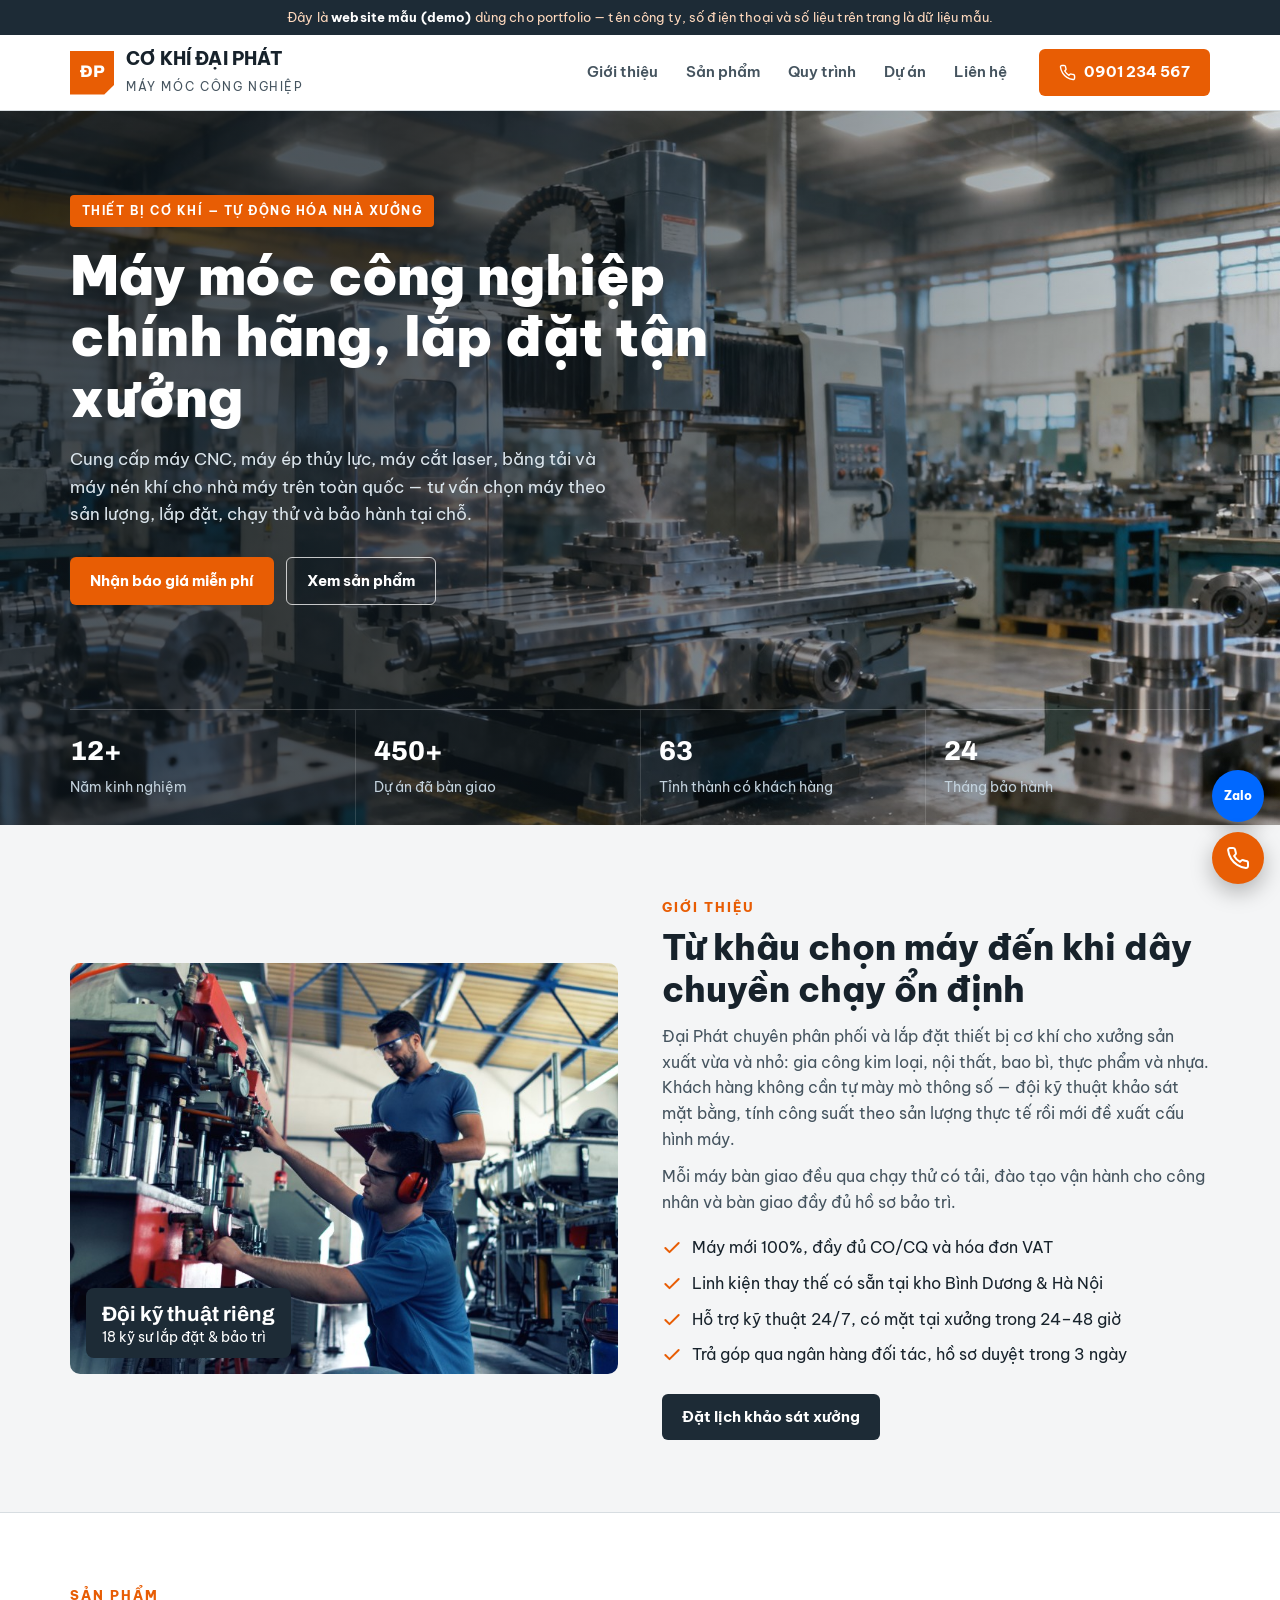
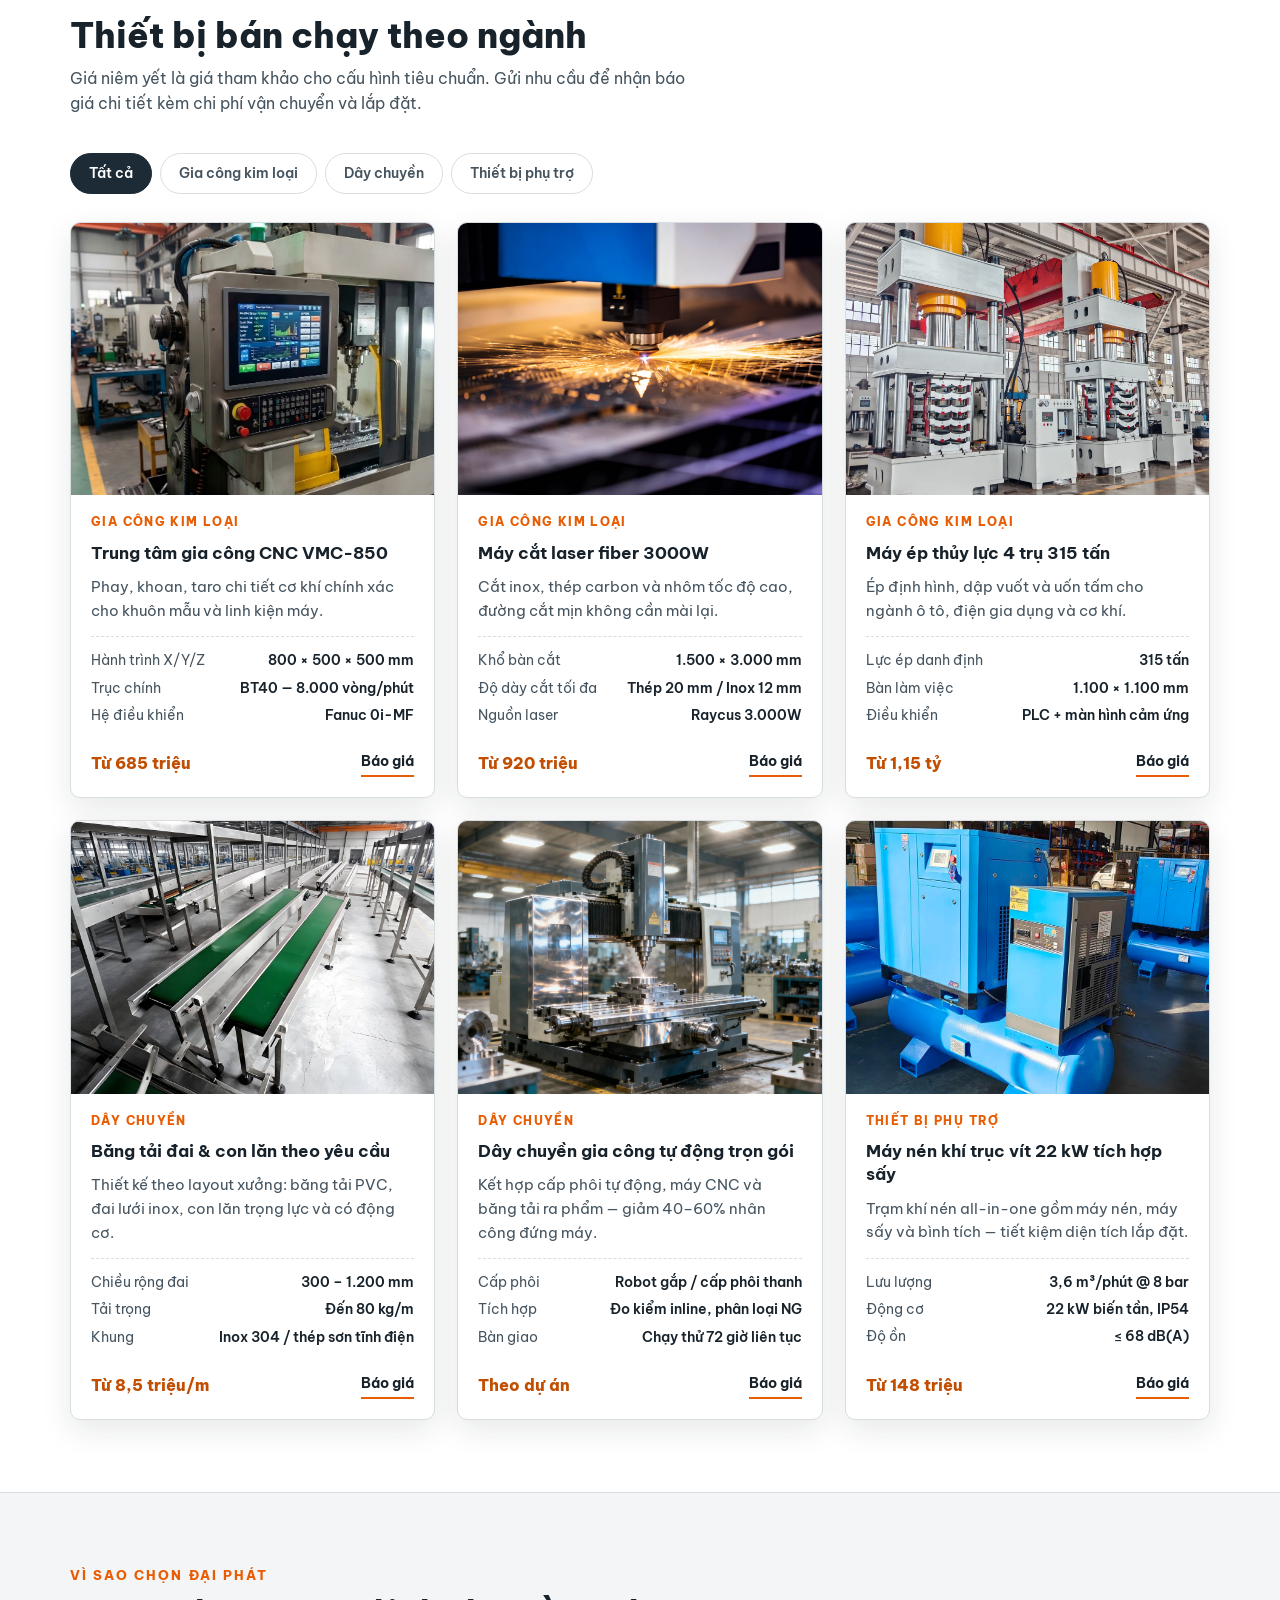
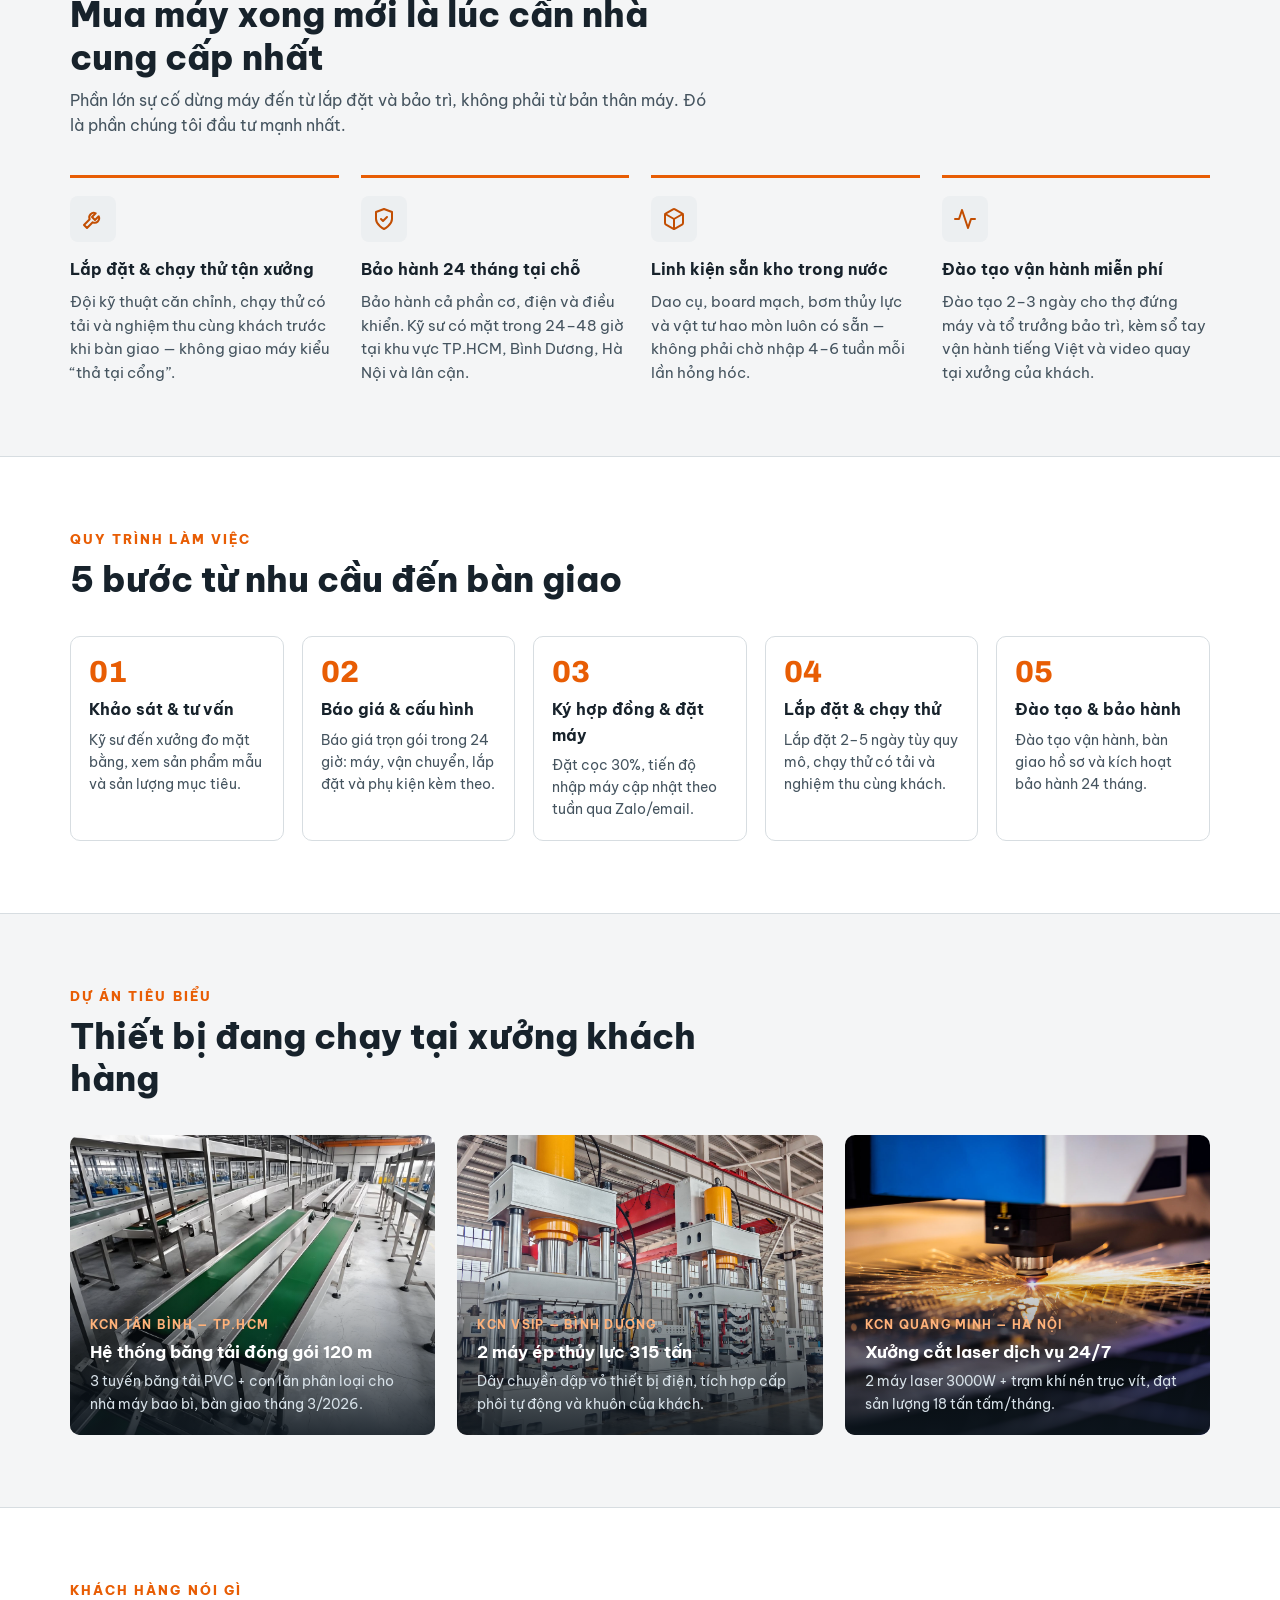
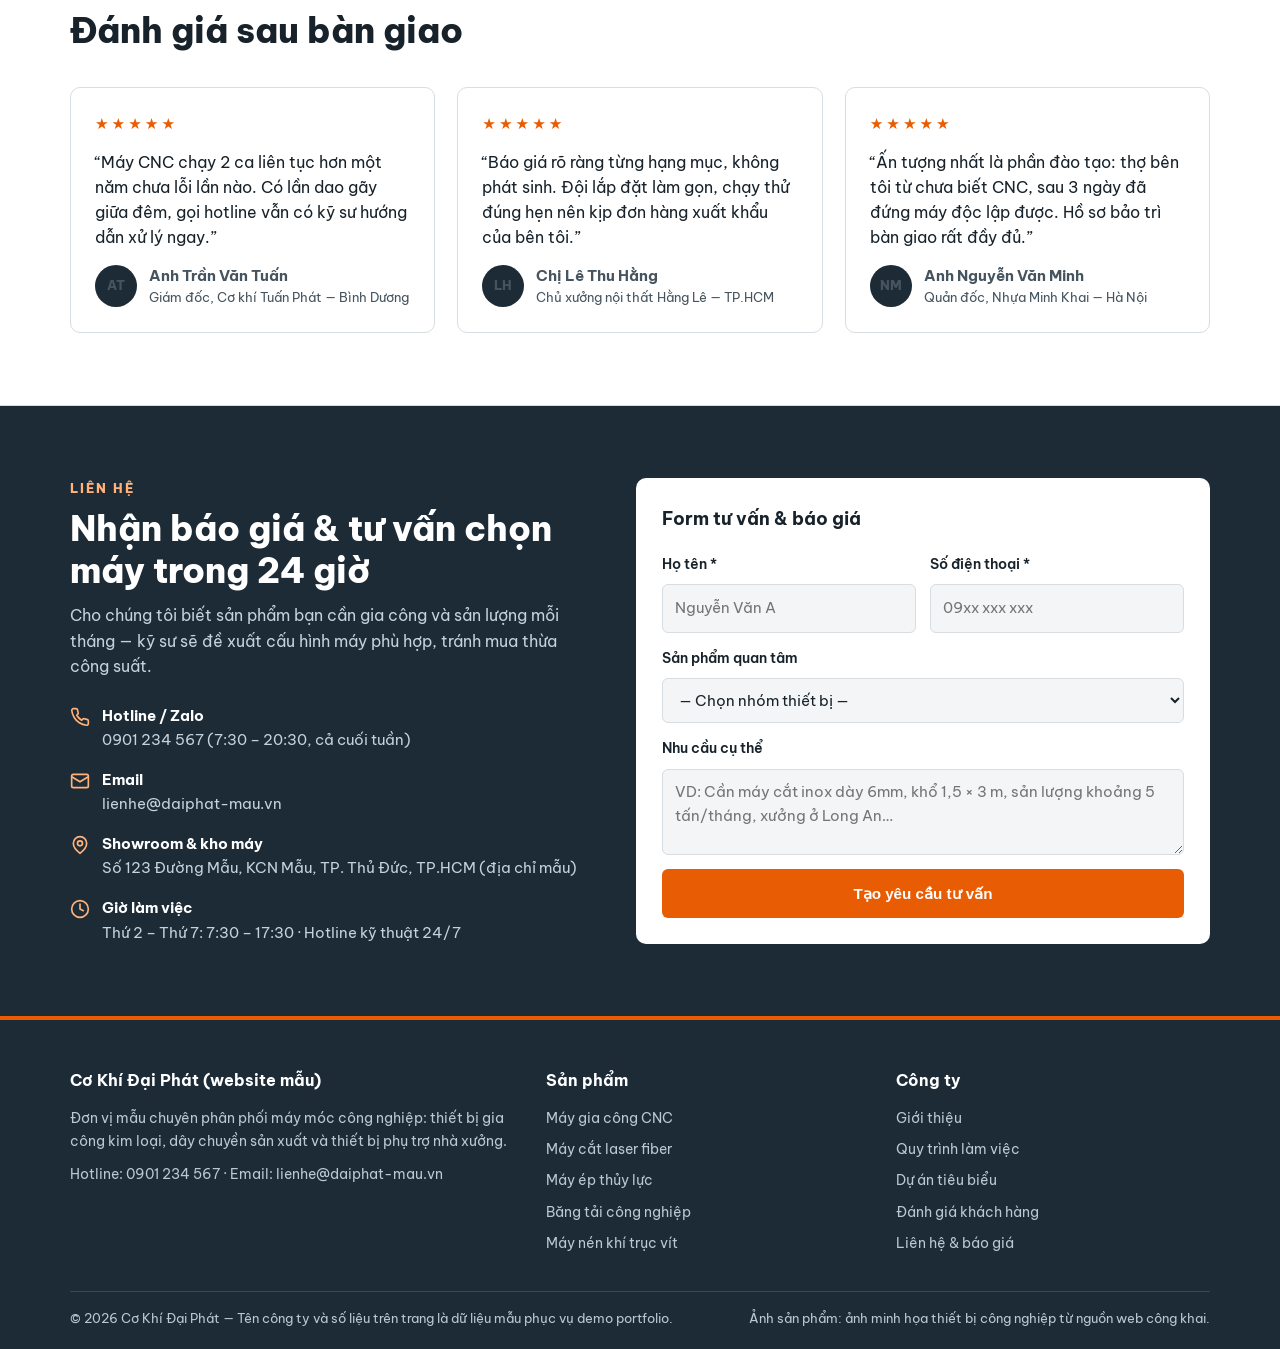
==== commit 65df97c9: "Show visible phone validation error on site 1 form" ====
--- a/website-gioi-thieu-may-moc/index.html
+++ b/website-gioi-thieu-may-moc/index.html
@@ -348,6 +348,7 @@
               <div class="field">
                 <label for="fPhone">Số điện thoại *</label>
                 <input id="fPhone" name="phone" type="tel" autocomplete="tel" placeholder="09xx xxx xxx" required />
+                <p class="field-error" id="phoneError" role="alert"></p>
               </div>
             </div>
             <div class="field">
--- a/website-gioi-thieu-may-moc/style.css
+++ b/website-gioi-thieu-may-moc/style.css
@@ -236,6 +236,8 @@
       .form-result h4 { margin: 0 0 8px; color: var(--ok); font-size: 1rem; }
       .form-result pre { white-space: pre-wrap; font: inherit; font-size: 0.9rem; margin: 0 0 12px; color: var(--ink); }
       .copy-note { font-size: 0.82rem; color: var(--ink-soft); margin: 0; }
+      .field-error { display: none; color: #b91c1c; font-size: 0.85rem; margin: 6px 0 0; font-weight: 600; }
+      .field-error.show { display: block; }
 
       /* Footer */
       footer.site { background: var(--steel); color: #b9c9d4; border-top: 4px solid var(--accent); }
